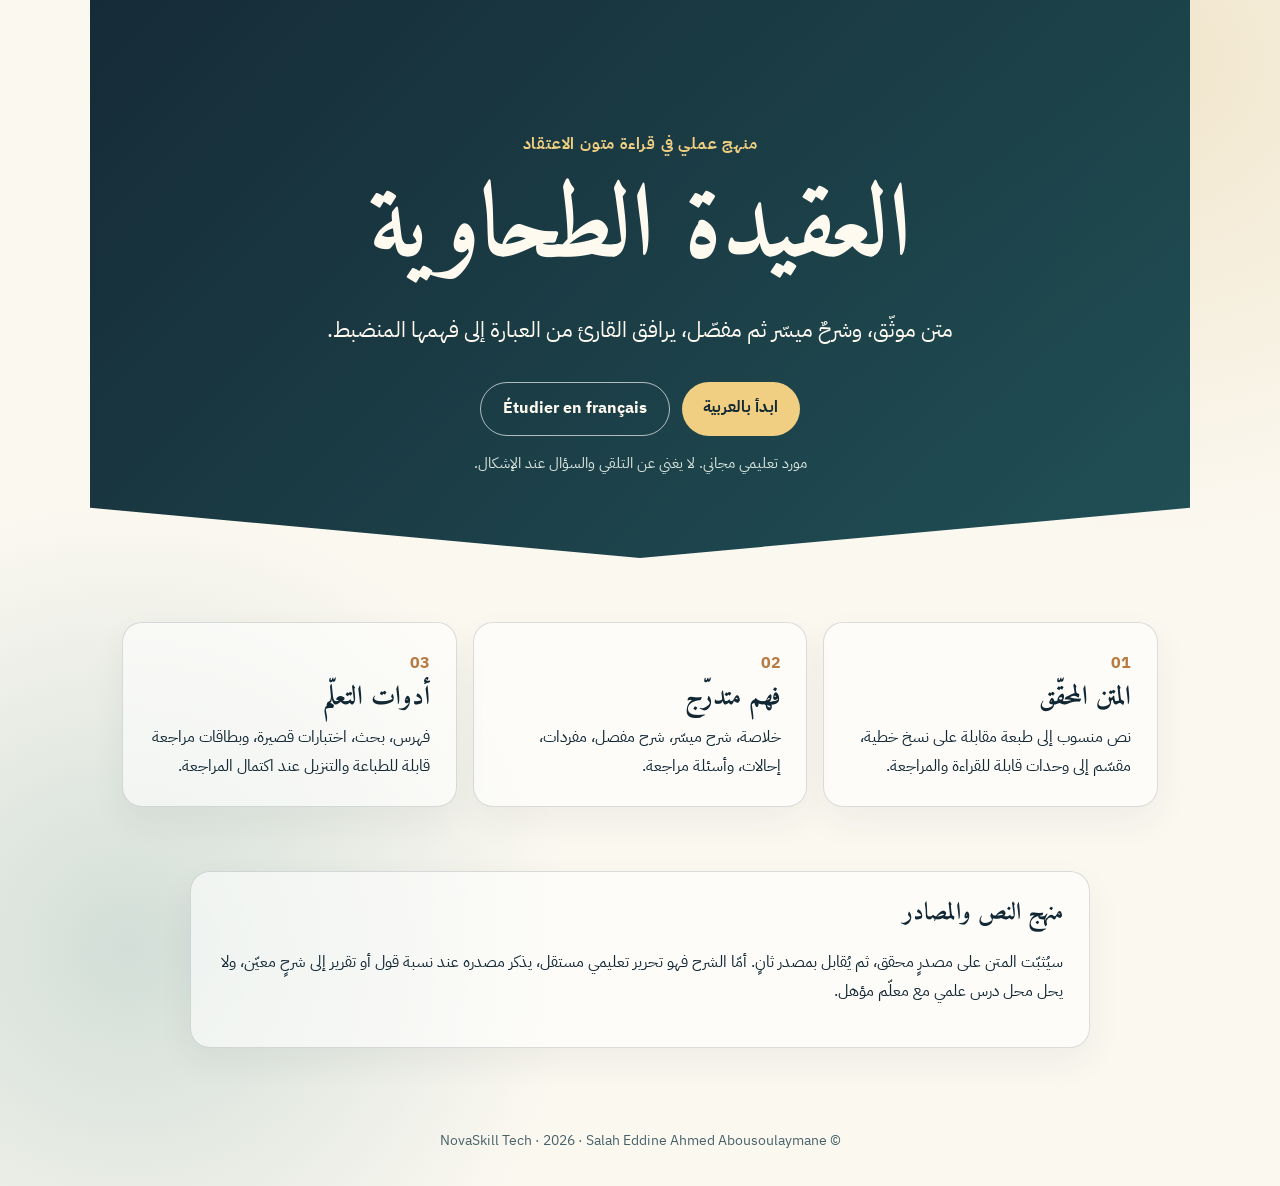
==== index.html @ 1b8fa47d "feat: initialize bilingual Tahawiyyah learning site" ====
<!doctype html>
<html lang="ar" dir="rtl">
  <head>
    <meta charset="utf-8">
    <meta name="viewport" content="width=device-width, initial-scale=1">
    <meta name="description" content="العقيدة الطحاوية: متن موثق، شرح عربي ميسّر ومفصل، مع نسخة فرنسية مستقلة وبطاقات واختبارات.">
    <title>العقيدة الطحاوية | قراءة وشرح</title>
    <link rel="stylesheet" href="assets/site.css">
  </head>
  <body class="landing" data-page="landing">
    <main>
      <section class="hero" aria-labelledby="site-title">
        <p class="eyebrow">منهج عملي في قراءة متون الاعتقاد</p>
        <h1 id="site-title">العقيدة الطحاوية</h1>
        <p class="hero-lead">متن موثّق، وشرحٌ ميسّر ثم مفصّل، يرافق القارئ من العبارة إلى فهمها المنضبط.</p>
        <div class="hero-actions">
          <a class="button primary" href="ar/">ابدأ بالعربية</a>
          <a class="button secondary" href="fr/" lang="fr">Étudier en français</a>
        </div>
        <p class="note">مورد تعليمي مجاني. لا يغني عن التلقي والسؤال عند الإشكال.</p>
      </section>

      <section class="promise" aria-label="محتويات المشروع">
        <article><span>01</span><h2>المتن المحقّق</h2><p>نص منسوب إلى طبعة مقابلة على نسخ خطية، مقسّم إلى وحدات قابلة للقراءة والمراجعة.</p></article>
        <article><span>02</span><h2>فهم متدرّج</h2><p>خلاصة، شرح ميسّر، شرح مفصل، مفردات، إحالات، وأسئلة مراجعة.</p></article>
        <article><span>03</span><h2>أدوات التعلّم</h2><p>فهرس، بحث، اختبارات قصيرة، وبطاقات مراجعة قابلة للطباعة والتنزيل عند اكتمال المراجعة.</p></article>
      </section>

      <section class="source-note">
        <h2>منهج النص والمصادر</h2>
        <p>سيُثبّت المتن على مصدرٍ محقق، ثم يُقابل بمصدر ثانٍ. أمّا الشرح فهو تحرير تعليمي مستقل، يذكر مصدره عند نسبة قول أو تقرير إلى شرحٍ معيّن، ولا يحل محل درس علمي مع معلّم مؤهل.</p>
      </section>
    </main>
    <footer>© NovaSkill Tech · 2026 · Salah Eddine Ahmed Abousoulaymane</footer>
  </body>
</html>
---- assets/site.css ----
@import url('https://fonts.googleapis.com/css2?family=Amiri:wght@400;700&family=IBM+Plex+Sans+Arabic:wght@400;500;600;700&family=Playfair+Display:wght@600;700&display=swap');

:root { --ink:#112733; --ink-soft:#1d4652; --paper:#fbf8f0; --paper-deep:#efe7d6; --copper:#b77b43; --gold:#d7b76e; --mist:#e7f0ee; --line:rgba(17,39,51,.15); --serif:'Amiri',serif; --sans:'IBM Plex Sans Arabic',sans-serif; }
* { box-sizing:border-box; }
html { scroll-behavior:smooth; }
body { margin:0; color:var(--ink); background:var(--paper); font-family:var(--sans); line-height:1.8; }
a { color:inherit; }
.landing { min-height:100svh; background:radial-gradient(circle at 90% 5%,rgba(215,183,110,.28),transparent 30rem), radial-gradient(circle at 10% 80%,rgba(47,118,119,.2),transparent 28rem),var(--paper); }
.hero { min-height:62svh; max-width:1100px; margin:auto; padding:clamp(4rem,10vw,8rem) 2rem 4rem; text-align:center; display:grid; place-content:center; background:linear-gradient(135deg,rgba(17,39,51,.98),rgba(19,69,76,.94)); color:#fffaf0; clip-path:polygon(0 0,100% 0,100% 91%,50% 100%,0 91%); }
.eyebrow { margin:0; color:#f0cf81; font-weight:700; letter-spacing:.05em; }
h1,h2,h3 { font-family:var(--serif); line-height:1.25; }
h1 { margin:.4rem 0 1rem; font-size:clamp(3rem,8vw,6.5rem); }
.hero-lead { max-width:650px; margin:0 auto; font-size:clamp(1.1rem,2vw,1.4rem); }
.hero-actions { display:flex; flex-wrap:wrap; justify-content:center; gap:.75rem; margin-top:2rem; }
.button { border-radius:999px; padding:.72rem 1.35rem; text-decoration:none; font-weight:700; transition:transform .18s ease, background .18s ease; }
.button:hover { transform:translateY(-2px); }
.primary { background:#f1cf82; color:#102934; }
.secondary { border:1px solid rgba(255,255,255,.65); }
.note { font-size:.92rem; color:#dbe6df; }
.promise { max-width:1100px; padding:4rem 2rem; margin:auto; display:grid; grid-template-columns:repeat(3,1fr); gap:1rem; }
.promise article,.source-note { border:1px solid var(--line); background:rgba(255,255,255,.6); border-radius:1.25rem; padding:1.6rem; box-shadow:0 14px 35px rgba(30,51,51,.06); }
.promise span { color:var(--copper); font-weight:700; }
.promise h2 { margin:.2rem 0 .6rem; font-size:1.65rem; }
.promise p { margin:0; }
.source-note { max-width:900px; margin:0 auto 3rem; }
.source-note h2 { margin-top:0; }
footer { text-align:center; padding:2rem; color:#47616a; font-size:.9rem; }

.study-page { background:#f4f1e9; }
.site-header { position:sticky; top:0; z-index:10; display:flex; justify-content:space-between; align-items:center; gap:1rem; padding:.8rem max(1rem,calc((100% - 1180px)/2)); background:rgba(251,248,240,.93); backdrop-filter:blur(12px); border-bottom:1px solid var(--line); }
.site-brand { font-family:var(--serif); font-size:1.45rem; font-weight:700; text-decoration:none; }
.site-nav { display:flex; gap:1rem; align-items:center; font-size:.95rem; }
.site-nav a { text-decoration:none; }
.locale-link { padding:.28rem .7rem; border:1px solid var(--line); border-radius:999px; }
.study-hero { padding:4rem 1.5rem 3rem; color:#fff; background:linear-gradient(120deg,#102a35,#23636a); }
.study-hero-inner,.study-grid { max-width:1180px; margin:auto; }
.study-hero h1 { font-size:clamp(2.8rem,7vw,5rem); margin:.25rem 0; }
.study-hero p { max-width:750px; margin:0; color:#e8f1e9; }
.study-grid { display:grid; grid-template-columns:260px minmax(0,1fr); gap:2rem; padding:2rem 1.5rem 4rem; }
.toc { align-self:start; position:sticky; top:4.5rem; padding:1rem; border-radius:1rem; background:#fffdf8; border:1px solid var(--line); }
.toc h2 { margin:0 0 .75rem; font-size:1.4rem; }
.toc a { display:block; padding:.45rem 0; text-decoration:none; border-bottom:1px solid var(--line); font-size:.93rem; }
.toc a:last-child { border:0; }
.content-controls { display:flex; gap:.75rem; align-items:center; justify-content:space-between; margin-bottom:1rem; }
.search { width:min(100%,360px); font:inherit; padding:.65rem .8rem; border:1px solid var(--line); border-radius:.7rem; background:white; }
.progress { color:#587077; font-size:.88rem; }
.lesson { position:relative; scroll-margin-top:5rem; margin-bottom:1.25rem; padding:clamp(1.25rem,3vw,2rem); background:#fffdf8; border:1px solid var(--line); border-radius:1.25rem; overflow:hidden; }
.lesson::before { content:''; width:4px; position:absolute; inset:0 auto 0 0; background:var(--copper); }
[dir="rtl"] .lesson::before { inset:0 0 0 auto; }
.lesson-number { margin:0; color:var(--copper); font-size:.83rem; font-weight:700; }
.lesson h2 { margin:.2rem 0 .6rem; font-size:clamp(1.55rem,3vw,2.2rem); }
.matn { margin:1rem 0 1.25rem; padding:1.1rem 1.2rem; border-radius:.75rem; background:var(--mist); font:700 clamp(1.25rem,2.4vw,1.75rem)/2 var(--serif); }
.copy { border:1px solid var(--line); border-radius:.6rem; color:var(--ink-soft); background:#fff; font:inherit; padding:.38rem .7rem; cursor:pointer; }
.copy:focus-visible,.search:focus-visible,.quiz-option:focus-visible { outline:3px solid var(--gold); outline-offset:2px; }
.lesson-details { display:grid; grid-template-columns:1fr 1fr; gap:1rem; }
.panel { padding:1rem; border-radius:.75rem; background:#faf7ee; }
.panel h3 { margin:0 0 .3rem; color:#1d5057; font-size:1.2rem; }
.panel p,.panel ul { margin:.3rem 0; }
.vocabulary { display:flex; flex-wrap:wrap; gap:.5rem; }
.term { padding:.32rem .6rem; border:1px solid var(--line); border-radius:999px; background:#fff; font-size:.9rem; }
.references { font-size:.88rem; color:#4b626b; }
.quiz { margin-top:2rem; padding:1.5rem; border-radius:1rem; background:#173e47; color:#fff; }
.quiz h2 { margin-top:0; }
.quiz-options { display:grid; gap:.5rem; }
.quiz-option { text-align:right; font:inherit; color:#fff; padding:.7rem; border:1px solid rgba(255,255,255,.38); border-radius:.6rem; background:transparent; cursor:pointer; }
.quiz-option[data-state="correct"] { background:#356d58; }
.quiz-option[data-state="wrong"] { background:#8e4b43; }
.quiz-feedback { min-height:1.6rem; margin-bottom:0; color:#f4dda2; }
@media(max-width:760px) { .promise{grid-template-columns:1fr;} .study-grid{grid-template-columns:1fr;} .toc{position:static;} .site-nav a:not(.locale-link){display:none;} .lesson-details{grid-template-columns:1fr;} }
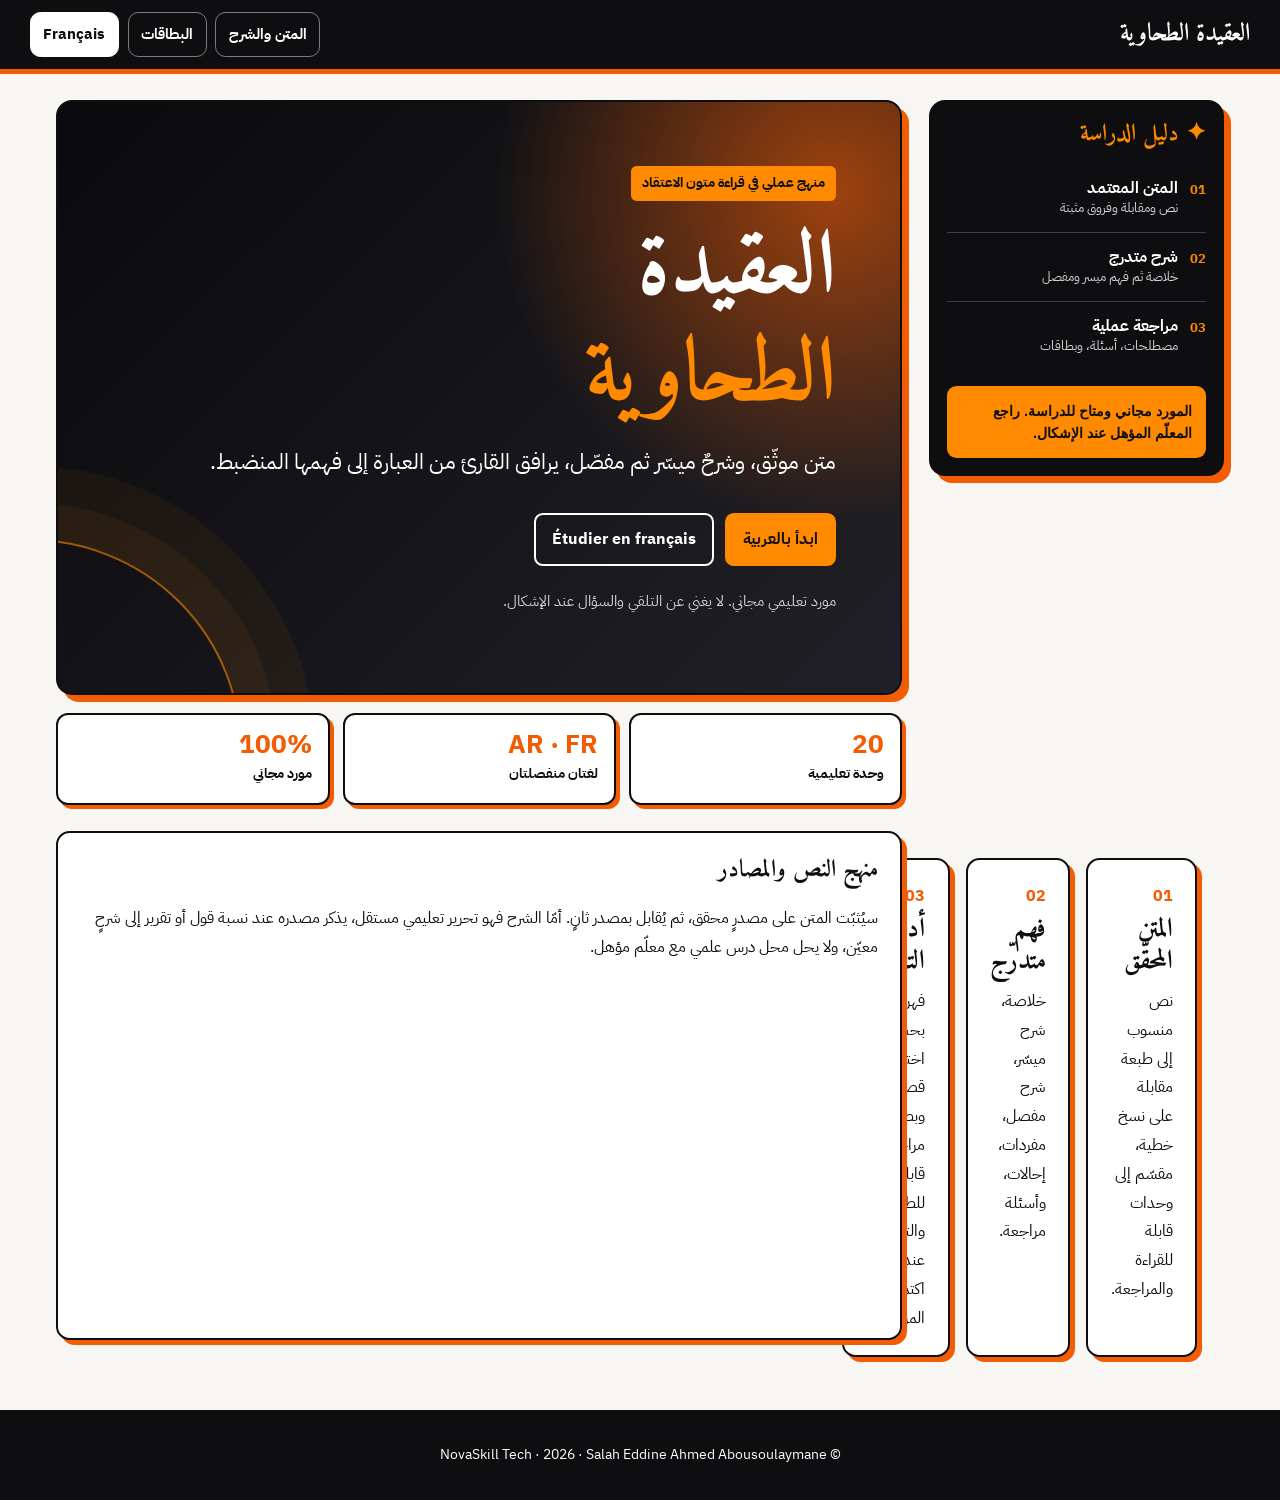
==== commit f9e211dc: "design: reframe Tahawiyyah site in black orange white" ====
--- a/index.html
+++ b/index.html
@@ -8,18 +8,19 @@
     <link rel="stylesheet" href="assets/site.css">
   </head>
   <body class="landing" data-page="landing">
-    <main>
-      <section class="hero" aria-labelledby="site-title">
+    <header class="site-header landing-header"><a class="site-brand" href="./">العقيدة الطحاوية</a><nav class="site-nav"><a href="ar/">المتن والشرح</a><a href="ar/#cards">البطاقات</a><a class="locale-link" lang="fr" href="fr/">Français</a></nav></header>
+    <main class="landing-shell">
+      <aside class="landing-rail" aria-label="دليل الموقع"><h2>دليل الدراسة</h2><div class="rail-item"><span class="rail-number">01</span><div><strong>المتن المعتمد</strong><small>نص ومقابلة وفروق مثبتة</small></div></div><div class="rail-item"><span class="rail-number">02</span><div><strong>شرح متدرج</strong><small>خلاصة ثم فهم ميسر ومفصل</small></div></div><div class="rail-item"><span class="rail-number">03</span><div><strong>مراجعة عملية</strong><small>مصطلحات، أسئلة، وبطاقات</small></div></div><p class="rail-note">المورد مجاني ومتاح للدراسة. راجع المعلّم المؤهل عند الإشكال.</p></aside>
+      <div class="landing-main"><section class="hero" aria-labelledby="site-title">
         <p class="eyebrow">منهج عملي في قراءة متون الاعتقاد</p>
-        <h1 id="site-title">العقيدة الطحاوية</h1>
+        <h1 id="site-title">العقيدة <em>الطحاوية</em></h1>
         <p class="hero-lead">متن موثّق، وشرحٌ ميسّر ثم مفصّل، يرافق القارئ من العبارة إلى فهمها المنضبط.</p>
         <div class="hero-actions">
           <a class="button primary" href="ar/">ابدأ بالعربية</a>
           <a class="button secondary" href="fr/" lang="fr">Étudier en français</a>
         </div>
         <p class="note">مورد تعليمي مجاني. لا يغني عن التلقي والسؤال عند الإشكال.</p>
-      </section>
-
+      </section><section class="landing-stats" aria-label="حالة المحتوى"><div class="landing-stat"><strong>20</strong><span>وحدة تعليمية</span></div><div class="landing-stat"><strong>AR · FR</strong><span>لغتان منفصلتان</span></div><div class="landing-stat"><strong>100%</strong><span>مورد مجاني</span></div></section></div>
       <section class="promise" aria-label="محتويات المشروع">
         <article><span>01</span><h2>المتن المحقّق</h2><p>نص منسوب إلى طبعة مقابلة على نسخ خطية، مقسّم إلى وحدات قابلة للقراءة والمراجعة.</p></article>
         <article><span>02</span><h2>فهم متدرّج</h2><p>خلاصة، شرح ميسّر، شرح مفصل، مفردات، إحالات، وأسئلة مراجعة.</p></article>
--- a/assets/site.css
+++ b/assets/site.css
@@ -1,69 +1,10 @@
 @import url('https://fonts.googleapis.com/css2?family=Amiri:wght@400;700&family=IBM+Plex+Sans+Arabic:wght@400;500;600;700&family=Playfair+Display:wght@600;700&display=swap');
 
-:root { --ink:#112733; --ink-soft:#1d4652; --paper:#fbf8f0; --paper-deep:#efe7d6; --copper:#b77b43; --gold:#d7b76e; --mist:#e7f0ee; --line:rgba(17,39,51,.15); --serif:'Amiri',serif; --sans:'IBM Plex Sans Arabic',sans-serif; }
-* { box-sizing:border-box; }
-html { scroll-behavior:smooth; }
-body { margin:0; color:var(--ink); background:var(--paper); font-family:var(--sans); line-height:1.8; }
-a { color:inherit; }
-.landing { min-height:100svh; background:radial-gradient(circle at 90% 5%,rgba(215,183,110,.28),transparent 30rem), radial-gradient(circle at 10% 80%,rgba(47,118,119,.2),transparent 28rem),var(--paper); }
-.hero { min-height:62svh; max-width:1100px; margin:auto; padding:clamp(4rem,10vw,8rem) 2rem 4rem; text-align:center; display:grid; place-content:center; background:linear-gradient(135deg,rgba(17,39,51,.98),rgba(19,69,76,.94)); color:#fffaf0; clip-path:polygon(0 0,100% 0,100% 91%,50% 100%,0 91%); }
-.eyebrow { margin:0; color:#f0cf81; font-weight:700; letter-spacing:.05em; }
-h1,h2,h3 { font-family:var(--serif); line-height:1.25; }
-h1 { margin:.4rem 0 1rem; font-size:clamp(3rem,8vw,6.5rem); }
-.hero-lead { max-width:650px; margin:0 auto; font-size:clamp(1.1rem,2vw,1.4rem); }
-.hero-actions { display:flex; flex-wrap:wrap; justify-content:center; gap:.75rem; margin-top:2rem; }
-.button { border-radius:999px; padding:.72rem 1.35rem; text-decoration:none; font-weight:700; transition:transform .18s ease, background .18s ease; }
-.button:hover { transform:translateY(-2px); }
-.primary { background:#f1cf82; color:#102934; }
-.secondary { border:1px solid rgba(255,255,255,.65); }
-.note { font-size:.92rem; color:#dbe6df; }
-.promise { max-width:1100px; padding:4rem 2rem; margin:auto; display:grid; grid-template-columns:repeat(3,1fr); gap:1rem; }
-.promise article,.source-note { border:1px solid var(--line); background:rgba(255,255,255,.6); border-radius:1.25rem; padding:1.6rem; box-shadow:0 14px 35px rgba(30,51,51,.06); }
-.promise span { color:var(--copper); font-weight:700; }
-.promise h2 { margin:.2rem 0 .6rem; font-size:1.65rem; }
-.promise p { margin:0; }
-.source-note { max-width:900px; margin:0 auto 3rem; }
-.source-note h2 { margin-top:0; }
-footer { text-align:center; padding:2rem; color:#47616a; font-size:.9rem; }
-
-.study-page { background:#f4f1e9; }
-.site-header { position:sticky; top:0; z-index:10; display:flex; justify-content:space-between; align-items:center; gap:1rem; padding:.8rem max(1rem,calc((100% - 1180px)/2)); background:rgba(251,248,240,.93); backdrop-filter:blur(12px); border-bottom:1px solid var(--line); }
-.site-brand { font-family:var(--serif); font-size:1.45rem; font-weight:700; text-decoration:none; }
-.site-nav { display:flex; gap:1rem; align-items:center; font-size:.95rem; }
-.site-nav a { text-decoration:none; }
-.locale-link { padding:.28rem .7rem; border:1px solid var(--line); border-radius:999px; }
-.study-hero { padding:4rem 1.5rem 3rem; color:#fff; background:linear-gradient(120deg,#102a35,#23636a); }
-.study-hero-inner,.study-grid { max-width:1180px; margin:auto; }
-.study-hero h1 { font-size:clamp(2.8rem,7vw,5rem); margin:.25rem 0; }
-.study-hero p { max-width:750px; margin:0; color:#e8f1e9; }
-.study-grid { display:grid; grid-template-columns:260px minmax(0,1fr); gap:2rem; padding:2rem 1.5rem 4rem; }
-.toc { align-self:start; position:sticky; top:4.5rem; padding:1rem; border-radius:1rem; background:#fffdf8; border:1px solid var(--line); }
-.toc h2 { margin:0 0 .75rem; font-size:1.4rem; }
-.toc a { display:block; padding:.45rem 0; text-decoration:none; border-bottom:1px solid var(--line); font-size:.93rem; }
-.toc a:last-child { border:0; }
-.content-controls { display:flex; gap:.75rem; align-items:center; justify-content:space-between; margin-bottom:1rem; }
-.search { width:min(100%,360px); font:inherit; padding:.65rem .8rem; border:1px solid var(--line); border-radius:.7rem; background:white; }
-.progress { color:#587077; font-size:.88rem; }
-.lesson { position:relative; scroll-margin-top:5rem; margin-bottom:1.25rem; padding:clamp(1.25rem,3vw,2rem); background:#fffdf8; border:1px solid var(--line); border-radius:1.25rem; overflow:hidden; }
-.lesson::before { content:''; width:4px; position:absolute; inset:0 auto 0 0; background:var(--copper); }
-[dir="rtl"] .lesson::before { inset:0 0 0 auto; }
-.lesson-number { margin:0; color:var(--copper); font-size:.83rem; font-weight:700; }
-.lesson h2 { margin:.2rem 0 .6rem; font-size:clamp(1.55rem,3vw,2.2rem); }
-.matn { margin:1rem 0 1.25rem; padding:1.1rem 1.2rem; border-radius:.75rem; background:var(--mist); font:700 clamp(1.25rem,2.4vw,1.75rem)/2 var(--serif); }
-.copy { border:1px solid var(--line); border-radius:.6rem; color:var(--ink-soft); background:#fff; font:inherit; padding:.38rem .7rem; cursor:pointer; }
-.copy:focus-visible,.search:focus-visible,.quiz-option:focus-visible { outline:3px solid var(--gold); outline-offset:2px; }
-.lesson-details { display:grid; grid-template-columns:1fr 1fr; gap:1rem; }
-.panel { padding:1rem; border-radius:.75rem; background:#faf7ee; }
-.panel h3 { margin:0 0 .3rem; color:#1d5057; font-size:1.2rem; }
-.panel p,.panel ul { margin:.3rem 0; }
-.vocabulary { display:flex; flex-wrap:wrap; gap:.5rem; }
-.term { padding:.32rem .6rem; border:1px solid var(--line); border-radius:999px; background:#fff; font-size:.9rem; }
-.references { font-size:.88rem; color:#4b626b; }
-.quiz { margin-top:2rem; padding:1.5rem; border-radius:1rem; background:#173e47; color:#fff; }
-.quiz h2 { margin-top:0; }
-.quiz-options { display:grid; gap:.5rem; }
-.quiz-option { text-align:right; font:inherit; color:#fff; padding:.7rem; border:1px solid rgba(255,255,255,.38); border-radius:.6rem; background:transparent; cursor:pointer; }
-.quiz-option[data-state="correct"] { background:#356d58; }
-.quiz-option[data-state="wrong"] { background:#8e4b43; }
-.quiz-feedback { min-height:1.6rem; margin-bottom:0; color:#f4dda2; }
-@media(max-width:760px) { .promise{grid-template-columns:1fr;} .study-grid{grid-template-columns:1fr;} .toc{position:static;} .site-nav a:not(.locale-link){display:none;} .lesson-details{grid-template-columns:1fr;} }
+:root { --ink:#0e0e10; --ink-soft:#222226; --ink-muted:#55535a; --orange:#f25c05; --orange-bright:#ff8a00; --orange-pale:#fff0e5; --white:#fff; --off-white:#f7f6f3; --line:#dedbd5; --serif:'Amiri',serif; --sans:'IBM Plex Sans Arabic',sans-serif; }
+* { box-sizing:border-box; } html { scroll-behavior:smooth; } body { margin:0; color:var(--ink); background:var(--off-white); font-family:var(--sans); font-size:16px; line-height:1.8; } a { color:inherit; } h1,h2,h3 { font-family:var(--serif); line-height:1.2; }
+.site-header { position:sticky; top:0; z-index:10; display:flex; justify-content:space-between; align-items:center; gap:1rem; min-height:4.6rem; padding:.65rem max(1rem,calc((100% - 1220px)/2)); color:var(--white); background:var(--ink); border-bottom:5px solid var(--orange); }.site-brand { color:var(--white); font-family:var(--serif); font-size:1.55rem; font-weight:700; text-decoration:none; white-space:nowrap; }.site-nav { display:flex; gap:.55rem; align-items:center; font-size:.94rem; font-weight:700; }.site-nav a { padding:.48rem .78rem; border:1px solid rgba(255,255,255,.46); border-radius:.65rem; text-decoration:none; transition:background .18s ease,color .18s ease; }.site-nav a:hover { color:var(--ink); background:var(--orange-bright); border-color:var(--orange-bright); }.locale-link { color:var(--ink); background:var(--white); border-color:var(--white)!important; }
+.landing { min-height:100svh; background:var(--off-white); }.landing-header { position:relative; }.landing-shell { max-width:1220px; margin:0 auto; padding:1.65rem; display:grid; grid-template-columns:295px minmax(0,1fr); gap:1.65rem; }.landing-rail { align-self:start; padding:1rem; color:var(--white); background:var(--ink); border:2px solid var(--ink); border-radius:1rem; box-shadow:7px 7px 0 var(--orange); }.landing-rail h2 { margin:.1rem 0 1rem; color:var(--orange-bright); font-size:1.48rem; }.landing-rail h2::before { content:'✦ '; }.rail-item { display:flex; gap:.7rem; align-items:flex-start; padding:.85rem 0; border-top:1px solid rgba(255,255,255,.2); }.rail-item:first-of-type { border-top:0; }.rail-number { flex:0 0 auto; color:var(--orange-bright); font-size:.82rem; font-weight:700; }.rail-item strong { display:block; font-size:1rem; line-height:1.35; }.rail-item small { display:block; color:#d6d5d6; line-height:1.45; }.rail-note { margin:1rem 0 0; padding:.85rem; color:var(--ink); background:var(--orange-bright); border-radius:.6rem; font-size:.9rem; font-weight:600; line-height:1.55; }.landing-main { min-width:0; }
+.hero { position:relative; min-height:500px; overflow:hidden; padding:clamp(2rem,5vw,4.2rem); color:var(--white); background:radial-gradient(circle at 92% 15%,rgba(242,92,5,.62),transparent 21rem),linear-gradient(135deg,#0a0a0c,#202026); border:2px solid var(--ink); border-radius:1rem; box-shadow:7px 7px 0 var(--orange); }.hero::after { content:''; position:absolute; width:420px; height:420px; left:-240px; bottom:-270px; border:2px solid rgba(255,138,0,.6); border-radius:50%; box-shadow:0 0 0 36px rgba(255,138,0,.06),0 0 0 73px rgba(255,138,0,.05); pointer-events:none; }.hero > * { position:relative; z-index:1; }.eyebrow { width:max-content; max-width:100%; margin:0; padding:.28rem .7rem; color:var(--ink); background:var(--orange-bright); border-radius:.35rem; font-size:.9rem; font-weight:700; } h1 { max-width:700px; margin:1rem 0 .7rem; font-size:clamp(3rem,7vw,6.2rem); }.hero h1 em { display:block; color:var(--orange-bright); font-style:normal; }.hero-lead { max-width:680px; margin:0; font-size:clamp(1.08rem,2vw,1.38rem); line-height:1.7; }.hero-actions { display:flex; flex-wrap:wrap; gap:.7rem; margin-top:2rem; }.button { display:inline-flex; align-items:center; justify-content:center; min-height:3.1rem; padding:.65rem 1rem; border:2px solid var(--white); border-radius:.55rem; font-weight:700; text-decoration:none; transition:transform .18s ease,background .18s ease; }.button:hover { transform:translateY(-2px); }.primary { color:var(--ink); background:var(--orange-bright); border-color:var(--orange-bright); }.secondary { color:var(--white); background:transparent; }.note { margin-top:1.35rem; color:#d1d0d2; font-size:.92rem; }.landing-stats { display:grid; grid-template-columns:repeat(3,1fr); gap:.8rem; margin-top:1.1rem; }.landing-stat { padding:1rem; background:var(--white); border:2px solid var(--ink); border-radius:.75rem; box-shadow:4px 4px 0 var(--orange); }.landing-stat strong { display:block; color:var(--orange); font-size:1.65rem; line-height:1; }.landing-stat span { display:block; margin-top:.25rem; font-size:.9rem; font-weight:700; }.promise { max-width:1220px; padding:1.65rem; margin:0 auto; display:grid; grid-template-columns:repeat(3,1fr); gap:1rem; }.promise article,.source-note { padding:1.4rem; background:var(--white); border:2px solid var(--ink); border-radius:.85rem; box-shadow:5px 5px 0 var(--orange); }.promise span { color:var(--orange); font-weight:700; }.promise h2 { margin:.2rem 0 .6rem; font-size:1.65rem; }.promise p { margin:0; }.source-note { max-width:1185px; margin:0 auto 2.7rem; }.source-note h2 { margin-top:0; } footer { padding:2rem; color:var(--white); background:var(--ink); text-align:center; font-size:.9rem; }
+.study-page { background:var(--off-white); }.study-hero { padding:3rem 1.5rem 2.75rem; color:var(--white); background:linear-gradient(120deg,#0b0b0d,#242429); border-bottom:5px solid var(--orange); }.study-hero-inner,.study-grid,.study-tools { max-width:1220px; margin:auto; }.study-hero h1 { margin:.9rem 0 .3rem; font-size:clamp(2.6rem,6vw,4.6rem); }.study-hero h1::first-letter { color:var(--orange-bright); }.study-hero p:not(.eyebrow) { max-width:760px; margin:.25rem 0 0; color:#e1dfe1; }.study-grid { display:grid; grid-template-columns:280px minmax(0,1fr); gap:1.65rem; padding:1.7rem 1.5rem 2rem; }.toc { align-self:start; position:sticky; top:5.5rem; overflow:hidden; border:2px solid var(--ink); border-radius:.9rem; background:var(--white); box-shadow:5px 5px 0 var(--orange); }.toc h2 { margin:0; padding:1rem; color:var(--white); background:var(--ink); font-size:1.45rem; }.toc a { display:block; padding:.65rem 1rem; border-bottom:1px solid var(--line); text-decoration:none; font-size:.91rem; font-weight:600; line-height:1.35; }.toc a:hover { color:var(--orange); background:var(--orange-pale); }.toc a:last-child { border-bottom:0; }.content-controls { display:flex; gap:.75rem; align-items:center; justify-content:space-between; margin-bottom:1rem; }.search { width:min(100%,370px); min-height:2.8rem; padding:.55rem .8rem; border:2px solid var(--ink); border-radius:.55rem; background:var(--white); color:var(--ink); font:inherit; }.progress { color:var(--ink-muted); font-size:.9rem; font-weight:600; }.lesson { position:relative; scroll-margin-top:6rem; margin-bottom:1.1rem; padding:clamp(1.25rem,3vw,2rem); overflow:hidden; background:var(--white); border:2px solid var(--ink); border-radius:.85rem; box-shadow:5px 5px 0 rgba(242,92,5,.9); }.lesson::before { content:''; width:8px; position:absolute; inset:0 auto 0 0; background:var(--orange); }[dir="rtl"] .lesson::before { inset:0 0 0 auto; }.lesson-number { margin:0; color:var(--orange); font-size:.86rem; font-weight:700; }.lesson h2 { margin:.25rem 0 .8rem; font-size:clamp(1.65rem,3vw,2.25rem); }.matn { margin:1rem 0 .8rem; padding:1.1rem 1.2rem; color:var(--ink); background:var(--orange-pale); border-right:5px solid var(--orange); font:700 clamp(1.27rem,2.4vw,1.8rem)/2.05 var(--serif); }[dir="ltr"] .matn { border-right:0; border-left:5px solid var(--orange); }.copy { min-height:2.45rem; padding:.38rem .7rem; color:var(--white); background:var(--ink); border:1px solid var(--ink); border-radius:.42rem; font:inherit; font-weight:700; cursor:pointer; }.copy:hover { background:var(--orange); border-color:var(--orange); }.copy:focus-visible,.search:focus-visible,.quiz-option:focus-visible,.card-actions button:focus-visible { outline:3px solid var(--orange-bright); outline-offset:2px; }.lesson-details { display:grid; grid-template-columns:1fr 1fr; gap:.85rem; margin-top:1rem; }.panel { padding:1rem; border:1px solid var(--line); border-radius:.55rem; background:#fff; }.panel h3 { margin:0 0 .35rem; color:var(--ink); font-size:1.25rem; }.panel p,.panel ul { margin:.3rem 0; }.vocabulary { display:flex; flex-wrap:wrap; gap:.45rem; }.term { padding:.32rem .55rem; color:var(--ink); background:var(--orange-pale); border:1px solid #ffbe8e; border-radius:.3rem; font-size:.9rem; }.references { padding-top:.8rem; color:var(--ink-muted); font-size:.88rem; }.quiz { margin-top:1.8rem; padding:1.5rem; color:var(--white); background:var(--ink); border:2px solid var(--ink); border-radius:.85rem; box-shadow:5px 5px 0 var(--orange); }.quiz h2 { margin-top:0; color:var(--orange-bright); }.quiz-options { display:grid; gap:.5rem; }.quiz-option { min-height:2.85rem; padding:.7rem; color:var(--white); background:#26262b; border:1px solid rgba(255,255,255,.4); border-radius:.42rem; text-align:right; font:inherit; cursor:pointer; }.quiz-option:hover { border-color:var(--orange-bright); }.quiz-option[data-state="correct"] { background:#33754e; }.quiz-option[data-state="wrong"] { background:#9c332c; }.quiz-feedback { min-height:1.6rem; margin-bottom:0; color:var(--orange-bright); font-weight:700; }
+.study-tools { padding:0 1.5rem 2.4rem; }.study-tools > h2 { margin:2rem 0 .35rem; font-size:2.1rem; }.tools-intro { margin:0 0 1rem; color:var(--ink-muted); }.cards-grid { display:grid; grid-template-columns:repeat(3,minmax(0,1fr)); gap:1rem; }.recall-card { min-height:280px; display:flex; flex-direction:column; padding:1.2rem; color:var(--white); background:var(--ink); border:2px solid var(--ink); border-radius:.75rem; box-shadow:5px 5px 0 var(--orange); }.recall-card:nth-child(3n+2) { background:#202025; }.recall-card:nth-child(3n) { background:#352116; }.recall-card > p { margin:0; color:var(--orange-bright); font-size:.83rem; font-weight:700; }.recall-card h3 { margin:.25rem 0 .7rem; font-size:1.52rem; }.card-summary { flex:1; line-height:1.65; }.card-terms { display:flex; flex-wrap:wrap; gap:.35rem; margin-top:1rem; }.card-terms .term { border:0; background:var(--white); font-size:.78rem; }.card-actions { display:flex; gap:.5rem; margin-top:1rem; }.card-actions button { min-height:2.3rem; padding:.35rem .6rem; color:var(--ink); background:var(--orange-bright); border:1px solid var(--orange-bright); border-radius:.35rem; font:inherit; font-size:.84rem; font-weight:700; cursor:pointer; }.card-actions button:hover { background:var(--white); border-color:var(--white); }.glossary-grid { display:grid; grid-template-columns:repeat(3,minmax(0,1fr)); gap:.75rem; }.glossary-grid article { padding:1rem; background:var(--white); border:2px solid var(--ink); border-radius:.6rem; }.glossary-grid h3 { margin:0; color:var(--orange); font-size:1.2rem; }.glossary-grid p { margin:.3rem 0 0; color:var(--ink-muted); }html[dir="ltr"] .quiz-option { text-align:left; }
+@media(max-width:850px) { .landing-shell,.study-grid { grid-template-columns:1fr; }.landing-rail,.toc { position:static; }.landing-rail { order:2; }.landing-stats,.promise,.cards-grid,.glossary-grid { grid-template-columns:1fr; } } @media(max-width:700px) { .site-header { min-height:4rem; }.site-brand { font-size:1.3rem; }.site-nav a:not(.locale-link) { display:none; }.landing-shell { padding:1rem; }.hero { min-height:0; padding:2rem 1.3rem; }.promise { padding:1rem; }.study-grid { padding:1rem; }.study-hero { padding:2rem 1rem; }.lesson-details { grid-template-columns:1fr; }.content-controls { align-items:stretch; flex-direction:column; }.search { width:100%; }.study-tools { padding:0 1rem 1.8rem; } }
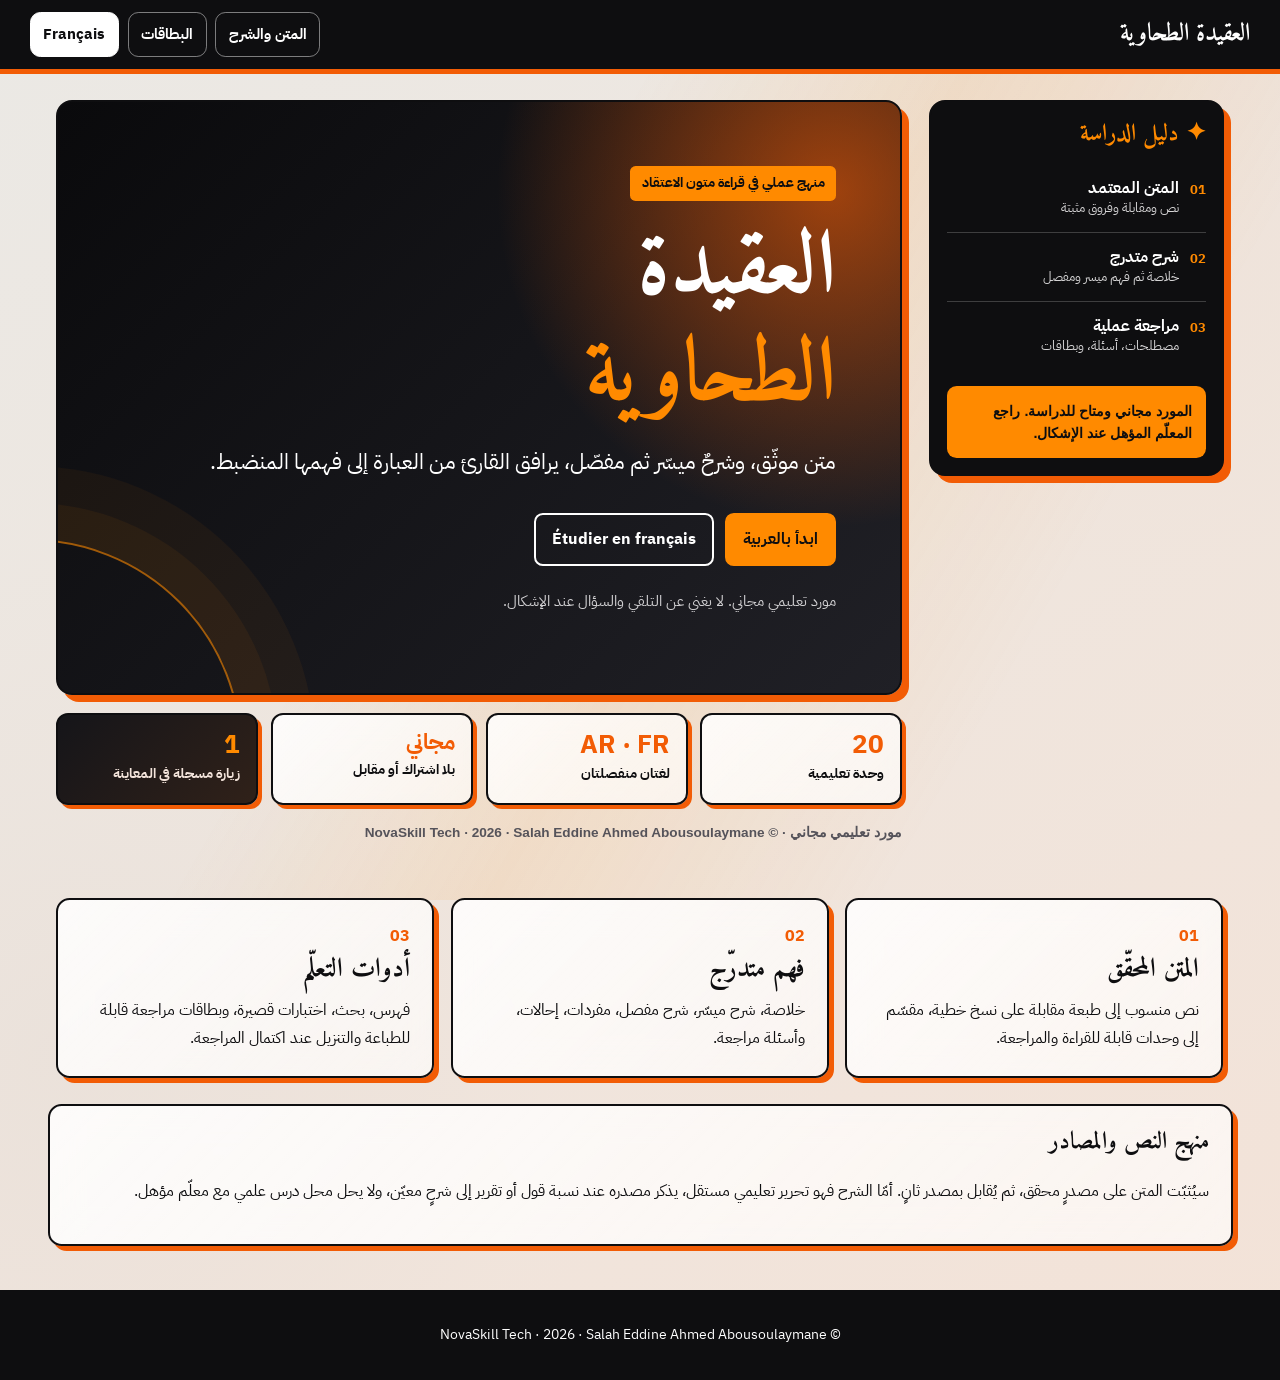
==== commit 66e70918: "feat: add 3d landing interactions and visit counter" ====
--- a/index.html
+++ b/index.html
@@ -9,9 +9,10 @@
   </head>
   <body class="landing" data-page="landing">
     <header class="site-header landing-header"><a class="site-brand" href="./">العقيدة الطحاوية</a><nav class="site-nav"><a href="ar/">المتن والشرح</a><a href="ar/#cards">البطاقات</a><a class="locale-link" lang="fr" href="fr/">Français</a></nav></header>
-    <main class="landing-shell">
-      <aside class="landing-rail" aria-label="دليل الموقع"><h2>دليل الدراسة</h2><div class="rail-item"><span class="rail-number">01</span><div><strong>المتن المعتمد</strong><small>نص ومقابلة وفروق مثبتة</small></div></div><div class="rail-item"><span class="rail-number">02</span><div><strong>شرح متدرج</strong><small>خلاصة ثم فهم ميسر ومفصل</small></div></div><div class="rail-item"><span class="rail-number">03</span><div><strong>مراجعة عملية</strong><small>مصطلحات، أسئلة، وبطاقات</small></div></div><p class="rail-note">المورد مجاني ومتاح للدراسة. راجع المعلّم المؤهل عند الإشكال.</p></aside>
-      <div class="landing-main"><section class="hero" aria-labelledby="site-title">
+    <main>
+      <div class="landing-shell">
+      <aside class="landing-rail" data-tilt aria-label="دليل الموقع"><h2>دليل الدراسة</h2><div class="rail-item"><span class="rail-number">01</span><div><strong>المتن المعتمد</strong><small>نص ومقابلة وفروق مثبتة</small></div></div><div class="rail-item"><span class="rail-number">02</span><div><strong>شرح متدرج</strong><small>خلاصة ثم فهم ميسر ومفصل</small></div></div><div class="rail-item"><span class="rail-number">03</span><div><strong>مراجعة عملية</strong><small>مصطلحات، أسئلة، وبطاقات</small></div></div><p class="rail-note">المورد مجاني ومتاح للدراسة. راجع المعلّم المؤهل عند الإشكال.</p></aside>
+      <div class="landing-main"><section class="hero" data-tilt aria-labelledby="site-title">
         <p class="eyebrow">منهج عملي في قراءة متون الاعتقاد</p>
         <h1 id="site-title">العقيدة <em>الطحاوية</em></h1>
         <p class="hero-lead">متن موثّق، وشرحٌ ميسّر ثم مفصّل، يرافق القارئ من العبارة إلى فهمها المنضبط.</p>
@@ -20,18 +21,21 @@
           <a class="button secondary" href="fr/" lang="fr">Étudier en français</a>
         </div>
         <p class="note">مورد تعليمي مجاني. لا يغني عن التلقي والسؤال عند الإشكال.</p>
-      </section><section class="landing-stats" aria-label="حالة المحتوى"><div class="landing-stat"><strong>20</strong><span>وحدة تعليمية</span></div><div class="landing-stat"><strong>AR · FR</strong><span>لغتان منفصلتان</span></div><div class="landing-stat"><strong>100%</strong><span>مورد مجاني</span></div></section></div>
+      </section><section class="landing-stats" aria-label="حالة المحتوى"><div class="landing-stat" data-tilt><strong>20</strong><span>وحدة تعليمية</span></div><div class="landing-stat" data-tilt><strong>AR · FR</strong><span>لغتان منفصلتان</span></div><div class="landing-stat free-stat" data-tilt><strong>مجاني</strong><span>بلا اشتراك أو مقابل</span></div><div class="landing-stat visitor-stat" data-tilt aria-live="polite"><strong data-visit-count>…</strong><span data-visit-label>جارٍ تسجيل الزيارة</span></div></section><p class="landing-credit">مورد تعليمي مجاني · © NovaSkill Tech · 2026 · Salah Eddine Ahmed Abousoulaymane</p></div>
+      </div>
       <section class="promise" aria-label="محتويات المشروع">
-        <article><span>01</span><h2>المتن المحقّق</h2><p>نص منسوب إلى طبعة مقابلة على نسخ خطية، مقسّم إلى وحدات قابلة للقراءة والمراجعة.</p></article>
-        <article><span>02</span><h2>فهم متدرّج</h2><p>خلاصة، شرح ميسّر، شرح مفصل، مفردات، إحالات، وأسئلة مراجعة.</p></article>
-        <article><span>03</span><h2>أدوات التعلّم</h2><p>فهرس، بحث، اختبارات قصيرة، وبطاقات مراجعة قابلة للطباعة والتنزيل عند اكتمال المراجعة.</p></article>
+        <article data-tilt><span>01</span><h2>المتن المحقّق</h2><p>نص منسوب إلى طبعة مقابلة على نسخ خطية، مقسّم إلى وحدات قابلة للقراءة والمراجعة.</p></article>
+        <article data-tilt><span>02</span><h2>فهم متدرّج</h2><p>خلاصة، شرح ميسّر، شرح مفصل، مفردات، إحالات، وأسئلة مراجعة.</p></article>
+        <article data-tilt><span>03</span><h2>أدوات التعلّم</h2><p>فهرس، بحث، اختبارات قصيرة، وبطاقات مراجعة قابلة للطباعة والتنزيل عند اكتمال المراجعة.</p></article>
       </section>
 
-      <section class="source-note">
+      <section class="source-note" data-tilt>
         <h2>منهج النص والمصادر</h2>
         <p>سيُثبّت المتن على مصدرٍ محقق، ثم يُقابل بمصدر ثانٍ. أمّا الشرح فهو تحرير تعليمي مستقل، يذكر مصدره عند نسبة قول أو تقرير إلى شرحٍ معيّن، ولا يحل محل درس علمي مع معلّم مؤهل.</p>
       </section>
     </main>
     <footer>© NovaSkill Tech · 2026 · Salah Eddine Ahmed Abousoulaymane</footer>
+    <script src="assets/effects.js"></script>
+    <script src="assets/landing.js"></script>
   </body>
 </html>
--- a/assets/site.css
+++ b/assets/site.css
@@ -8,3 +8,19 @@
 .study-page { background:var(--off-white); }.study-hero { padding:3rem 1.5rem 2.75rem; color:var(--white); background:linear-gradient(120deg,#0b0b0d,#242429); border-bottom:5px solid var(--orange); }.study-hero-inner,.study-grid,.study-tools { max-width:1220px; margin:auto; }.study-hero h1 { margin:.9rem 0 .3rem; font-size:clamp(2.6rem,6vw,4.6rem); }.study-hero h1::first-letter { color:var(--orange-bright); }.study-hero p:not(.eyebrow) { max-width:760px; margin:.25rem 0 0; color:#e1dfe1; }.study-grid { display:grid; grid-template-columns:280px minmax(0,1fr); gap:1.65rem; padding:1.7rem 1.5rem 2rem; }.toc { align-self:start; position:sticky; top:5.5rem; overflow:hidden; border:2px solid var(--ink); border-radius:.9rem; background:var(--white); box-shadow:5px 5px 0 var(--orange); }.toc h2 { margin:0; padding:1rem; color:var(--white); background:var(--ink); font-size:1.45rem; }.toc a { display:block; padding:.65rem 1rem; border-bottom:1px solid var(--line); text-decoration:none; font-size:.91rem; font-weight:600; line-height:1.35; }.toc a:hover { color:var(--orange); background:var(--orange-pale); }.toc a:last-child { border-bottom:0; }.content-controls { display:flex; gap:.75rem; align-items:center; justify-content:space-between; margin-bottom:1rem; }.search { width:min(100%,370px); min-height:2.8rem; padding:.55rem .8rem; border:2px solid var(--ink); border-radius:.55rem; background:var(--white); color:var(--ink); font:inherit; }.progress { color:var(--ink-muted); font-size:.9rem; font-weight:600; }.lesson { position:relative; scroll-margin-top:6rem; margin-bottom:1.1rem; padding:clamp(1.25rem,3vw,2rem); overflow:hidden; background:var(--white); border:2px solid var(--ink); border-radius:.85rem; box-shadow:5px 5px 0 rgba(242,92,5,.9); }.lesson::before { content:''; width:8px; position:absolute; inset:0 auto 0 0; background:var(--orange); }[dir="rtl"] .lesson::before { inset:0 0 0 auto; }.lesson-number { margin:0; color:var(--orange); font-size:.86rem; font-weight:700; }.lesson h2 { margin:.25rem 0 .8rem; font-size:clamp(1.65rem,3vw,2.25rem); }.matn { margin:1rem 0 .8rem; padding:1.1rem 1.2rem; color:var(--ink); background:var(--orange-pale); border-right:5px solid var(--orange); font:700 clamp(1.27rem,2.4vw,1.8rem)/2.05 var(--serif); }[dir="ltr"] .matn { border-right:0; border-left:5px solid var(--orange); }.copy { min-height:2.45rem; padding:.38rem .7rem; color:var(--white); background:var(--ink); border:1px solid var(--ink); border-radius:.42rem; font:inherit; font-weight:700; cursor:pointer; }.copy:hover { background:var(--orange); border-color:var(--orange); }.copy:focus-visible,.search:focus-visible,.quiz-option:focus-visible,.card-actions button:focus-visible { outline:3px solid var(--orange-bright); outline-offset:2px; }.lesson-details { display:grid; grid-template-columns:1fr 1fr; gap:.85rem; margin-top:1rem; }.panel { padding:1rem; border:1px solid var(--line); border-radius:.55rem; background:#fff; }.panel h3 { margin:0 0 .35rem; color:var(--ink); font-size:1.25rem; }.panel p,.panel ul { margin:.3rem 0; }.vocabulary { display:flex; flex-wrap:wrap; gap:.45rem; }.term { padding:.32rem .55rem; color:var(--ink); background:var(--orange-pale); border:1px solid #ffbe8e; border-radius:.3rem; font-size:.9rem; }.references { padding-top:.8rem; color:var(--ink-muted); font-size:.88rem; }.quiz { margin-top:1.8rem; padding:1.5rem; color:var(--white); background:var(--ink); border:2px solid var(--ink); border-radius:.85rem; box-shadow:5px 5px 0 var(--orange); }.quiz h2 { margin-top:0; color:var(--orange-bright); }.quiz-options { display:grid; gap:.5rem; }.quiz-option { min-height:2.85rem; padding:.7rem; color:var(--white); background:#26262b; border:1px solid rgba(255,255,255,.4); border-radius:.42rem; text-align:right; font:inherit; cursor:pointer; }.quiz-option:hover { border-color:var(--orange-bright); }.quiz-option[data-state="correct"] { background:#33754e; }.quiz-option[data-state="wrong"] { background:#9c332c; }.quiz-feedback { min-height:1.6rem; margin-bottom:0; color:var(--orange-bright); font-weight:700; }
 .study-tools { padding:0 1.5rem 2.4rem; }.study-tools > h2 { margin:2rem 0 .35rem; font-size:2.1rem; }.tools-intro { margin:0 0 1rem; color:var(--ink-muted); }.cards-grid { display:grid; grid-template-columns:repeat(3,minmax(0,1fr)); gap:1rem; }.recall-card { min-height:280px; display:flex; flex-direction:column; padding:1.2rem; color:var(--white); background:var(--ink); border:2px solid var(--ink); border-radius:.75rem; box-shadow:5px 5px 0 var(--orange); }.recall-card:nth-child(3n+2) { background:#202025; }.recall-card:nth-child(3n) { background:#352116; }.recall-card > p { margin:0; color:var(--orange-bright); font-size:.83rem; font-weight:700; }.recall-card h3 { margin:.25rem 0 .7rem; font-size:1.52rem; }.card-summary { flex:1; line-height:1.65; }.card-terms { display:flex; flex-wrap:wrap; gap:.35rem; margin-top:1rem; }.card-terms .term { border:0; background:var(--white); font-size:.78rem; }.card-actions { display:flex; gap:.5rem; margin-top:1rem; }.card-actions button { min-height:2.3rem; padding:.35rem .6rem; color:var(--ink); background:var(--orange-bright); border:1px solid var(--orange-bright); border-radius:.35rem; font:inherit; font-size:.84rem; font-weight:700; cursor:pointer; }.card-actions button:hover { background:var(--white); border-color:var(--white); }.glossary-grid { display:grid; grid-template-columns:repeat(3,minmax(0,1fr)); gap:.75rem; }.glossary-grid article { padding:1rem; background:var(--white); border:2px solid var(--ink); border-radius:.6rem; }.glossary-grid h3 { margin:0; color:var(--orange); font-size:1.2rem; }.glossary-grid p { margin:.3rem 0 0; color:var(--ink-muted); }html[dir="ltr"] .quiz-option { text-align:left; }
 @media(max-width:850px) { .landing-shell,.study-grid { grid-template-columns:1fr; }.landing-rail,.toc { position:static; }.landing-rail { order:2; }.landing-stats,.promise,.cards-grid,.glossary-grid { grid-template-columns:1fr; } } @media(max-width:700px) { .site-header { min-height:4rem; }.site-brand { font-size:1.3rem; }.site-nav a:not(.locale-link) { display:none; }.landing-shell { padding:1rem; }.hero { min-height:0; padding:2rem 1.3rem; }.promise { padding:1rem; }.study-grid { padding:1rem; }.study-hero { padding:2rem 1rem; }.lesson-details { grid-template-columns:1fr; }.content-controls { align-items:stretch; flex-direction:column; }.search { width:100%; }.study-tools { padding:0 1rem 1.8rem; } }
+
+/* Surfaces bento en verre : le contraste reste volontairement élevé pour la lecture longue. */
+.landing { position:relative; overflow-x:hidden; background:linear-gradient(145deg,rgba(235,233,229,.95),rgba(246,226,214,.8)),radial-gradient(circle at 85% 8%,rgba(242,92,5,.22),transparent 29rem),radial-gradient(circle at 4% 76%,rgba(14,14,16,.15),transparent 32rem),#e7e4de; }
+.landing::before { content:''; position:fixed; z-index:-1; inset:0; pointer-events:none; background:linear-gradient(120deg,rgba(255,255,255,.02) 0 38%,rgba(255,138,0,.1) 56%,transparent 78%); }
+.landing-stats,.promise,.study-tools { position:relative; z-index:1; }.landing-stat,.promise article,.source-note,.lesson,.panel,.glossary-grid article { background:linear-gradient(135deg,rgba(255,255,255,.86),rgba(255,255,255,.62)); backdrop-filter:blur(16px) saturate(1.15); -webkit-backdrop-filter:blur(16px) saturate(1.15); }
+.study-page { background:radial-gradient(circle at 95% 2%,rgba(242,92,5,.18),transparent 24rem),linear-gradient(145deg,#fbfbfb,#f2f0ed); }.study-hero { position:relative; overflow:hidden; background:linear-gradient(120deg,rgba(10,10,12,.98),rgba(31,26,24,.95)),radial-gradient(circle at 82% 8%,rgba(242,92,5,.7),transparent 22rem); }.study-hero::after { content:''; position:absolute; width:520px; height:520px; left:-300px; bottom:-380px; border:2px solid rgba(255,138,0,.45); border-radius:50%; box-shadow:0 0 0 34px rgba(255,138,0,.06),0 0 0 70px rgba(255,138,0,.04); }.study-hero-inner { position:relative; z-index:1; }
+.source-block { margin-top:1rem; padding:.8rem 1rem; border:1px solid #ffc499; border-radius:.55rem; background:linear-gradient(135deg,rgba(255,240,229,.8),rgba(255,255,255,.7)); }.source-block p { margin:.15rem 0; }.commentary-reference a { color:#a93800; font-weight:700; text-decoration-thickness:1px; text-underline-offset:3px; }.commentary-reference a:hover { color:var(--ink); }
+.recall-card { position:relative; overflow:hidden; min-height:310px; isolation:isolate; background:radial-gradient(circle at 88% 8%,rgba(242,92,5,.72),transparent 11rem),linear-gradient(145deg,#0c0c0e,#222228); border-radius:1rem; box-shadow:7px 7px 0 var(--orange); }.recall-card::before { content:''; position:absolute; z-index:-1; inset:0; background:linear-gradient(112deg,transparent 0 60%,rgba(255,255,255,.06) 61% 66%,transparent 67%); }.recall-card:nth-child(3n+2),.recall-card:nth-child(3n) { background:radial-gradient(circle at 88% 8%,rgba(242,92,5,.72),transparent 11rem),linear-gradient(145deg,#0c0c0e,#222228); }.card-head { display:flex; align-items:center; justify-content:space-between; gap:.6rem; padding-bottom:.65rem; border-bottom:1px solid rgba(255,255,255,.24); }.card-head span { display:grid; place-items:center; width:2.1rem; height:2.1rem; color:var(--ink); background:var(--orange-bright); border-radius:.4rem; font-size:.82rem; font-weight:800; }.card-head p { margin:0; color:var(--orange-bright); font-size:.82rem; font-weight:700; }.recall-card h3 { margin:1rem 0 .75rem; color:var(--white); }.card-rule { flex:1; padding:.75rem; color:var(--ink); background:rgba(255,255,255,.96); border-right:4px solid var(--orange); border-radius:.45rem; line-height:1.62; }.card-terms { margin-top:.8rem; }.card-actions button { min-height:2.45rem; }.recall-card .term { background:rgba(255,255,255,.92); }
+html[dir="ltr"] .card-rule { border-right:0; border-left:4px solid var(--orange); }
+
+/* Relief 3D limité au pointeur : les surfaces restent fixes et lisibles au clavier et sur mobile. */
+[data-tilt] { transform:perspective(980px) translate3d(0,0,0); transform-style:preserve-3d; will-change:transform; transition:transform .24s cubic-bezier(.2,.8,.2,1),box-shadow .24s ease; }
+[data-tilt][data-tilt-active="true"] { transform:perspective(980px) rotateX(var(--tilt-x,0deg)) rotateY(var(--tilt-y,0deg)) translate3d(0,-5px,12px); box-shadow:10px 12px 0 var(--orange); }
+.landing-stats { grid-template-columns:repeat(4,1fr); }.landing-credit { margin:1rem 0 0; color:var(--ink-muted); font-size:.85rem; font-weight:600; }.free-stat strong { font-size:1.4rem; }.visitor-stat { color:var(--white); background:linear-gradient(135deg,#151519,#302119)!important; border-color:var(--ink); }.visitor-stat strong { color:var(--orange-bright); }.visitor-stat span { color:#f3e4db; }
+@media (max-width:1050px) and (min-width:851px) { .landing-stats { grid-template-columns:repeat(2,1fr); } }
+@media (prefers-reduced-motion:reduce) { [data-tilt],[data-tilt][data-tilt-active="true"] { transform:none!important; transition:none!important; } }
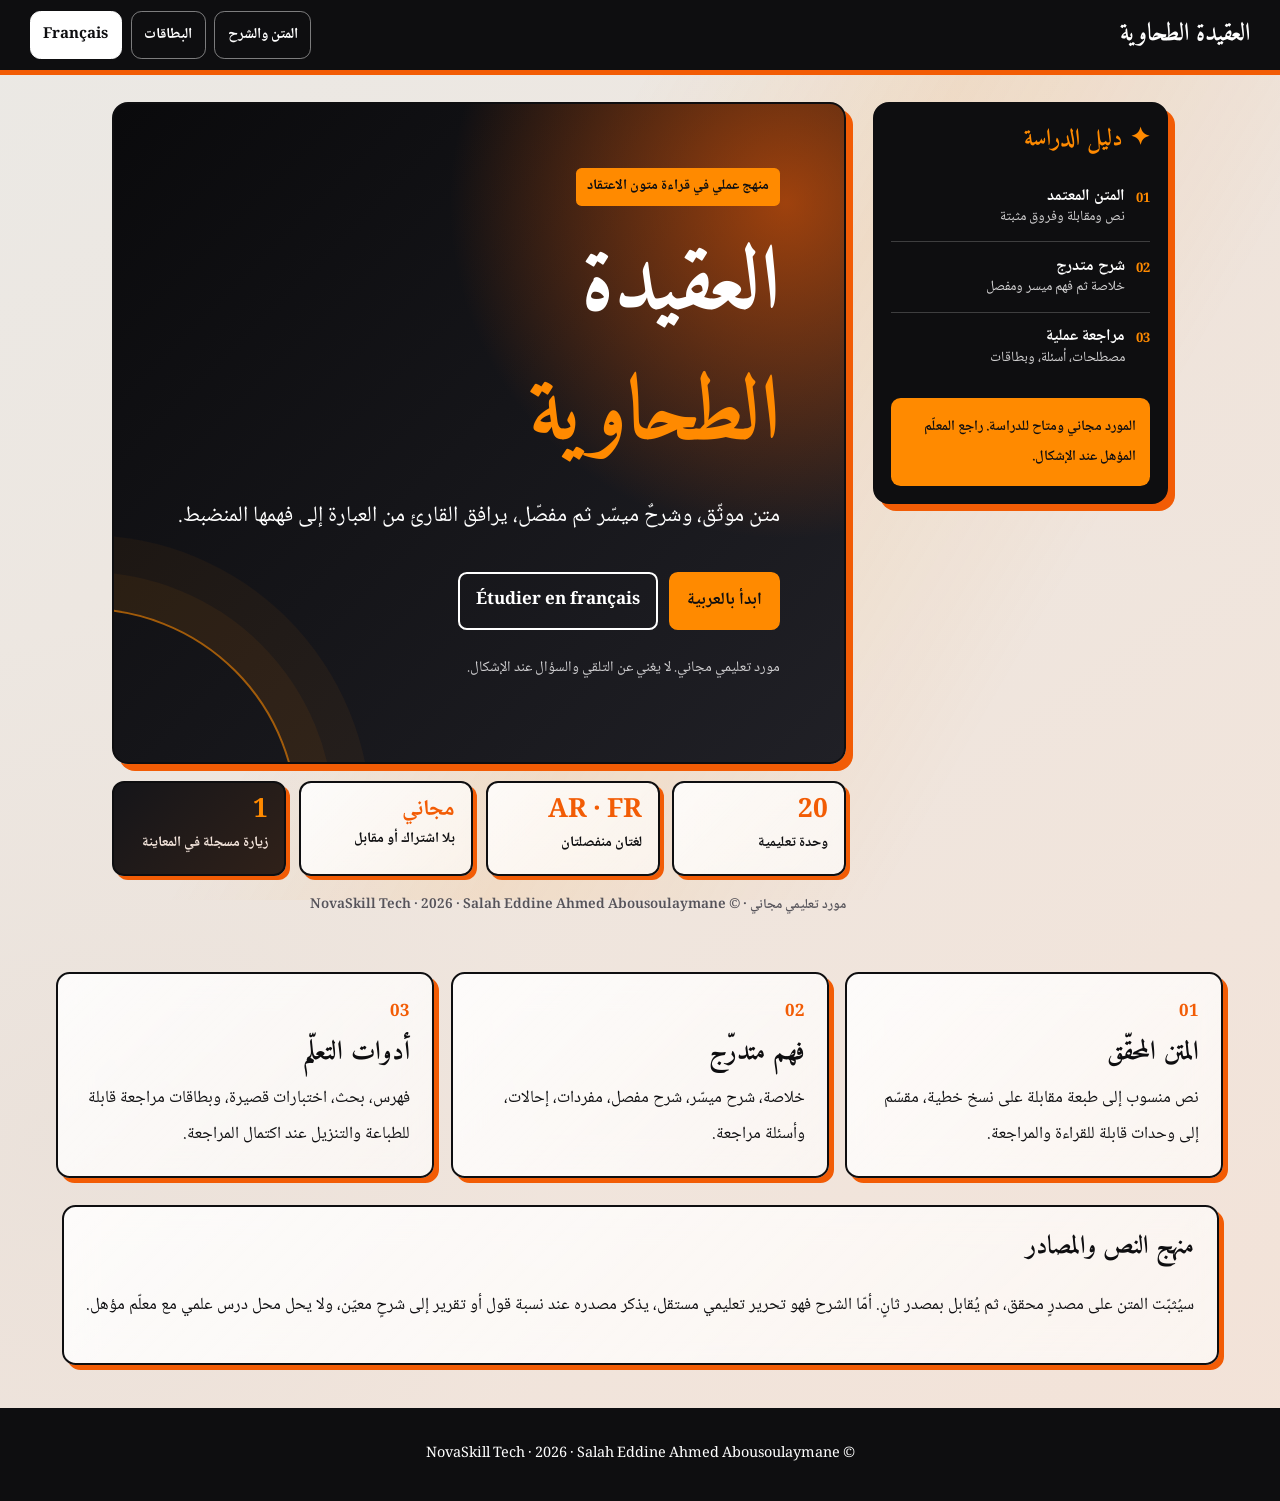
==== commit 97b54db9: "feat: add social sharing metadata and thumbnail" ====
--- a/index.html
+++ b/index.html
@@ -6,6 +6,20 @@
     <meta name="description" content="العقيدة الطحاوية: متن موثق، شرح عربي ميسّر ومفصل، مع نسخة فرنسية مستقلة وبطاقات واختبارات.">
     <title>العقيدة الطحاوية | قراءة وشرح</title>
     <link rel="stylesheet" href="assets/site.css">
+      <link rel="canonical" href="https://al-aqidah-at-tahawiyyah.vercel.app/">
+    <meta property="og:type" content="website">
+    <meta property="og:site_name" content="Al-ʿAqîda at-Tahâwiyya | NovaSkill Tech">
+    <meta property="og:locale" content="ar_AR">
+    <meta property="og:title" content="العقيدة الطحاوية | قراءة وشرح">
+    <meta property="og:description" content="العقيدة الطحاوية: متن موثق، شرح عربي ميسّر ومفصل، مع نسخة فرنسية مستقلة وبطاقات واختبارات.">
+    <meta property="og:url" content="https://al-aqidah-at-tahawiyyah.vercel.app/">
+    <meta property="og:image" content="https://al-aqidah-at-tahawiyyah.vercel.app/assets/og-aqidah.png">
+    <meta property="og:image:alt" content="العقيدة الطحاوية - مسار تعليمي">
+    <meta name="twitter:card" content="summary_large_image">
+    <meta name="twitter:title" content="العقيدة الطحاوية | قراءة وشرح">
+    <meta name="twitter:description" content="العقيدة الطحاوية: متن موثق، شرح عربي ميسّر ومفصل، مع نسخة فرنسية مستقلة وبطاقات واختبارات.">
+    <meta name="twitter:image" content="https://al-aqidah-at-tahawiyyah.vercel.app/assets/og-aqidah.png">
+    <meta name="twitter:image:alt" content="العقيدة الطحاوية - مسار تعليمي">
   </head>
   <body class="landing" data-page="landing">
     <header class="site-header landing-header"><a class="site-brand" href="./">العقيدة الطحاوية</a><nav class="site-nav"><a href="ar/">المتن والشرح</a><a href="ar/#cards">البطاقات</a><a class="locale-link" lang="fr" href="fr/">Français</a></nav></header>
--- a/assets/site.css
+++ b/assets/site.css
@@ -1,7 +1,7 @@
-@import url('https://fonts.googleapis.com/css2?family=Amiri:wght@400;700&family=IBM+Plex+Sans+Arabic:wght@400;500;600;700&family=Playfair+Display:wght@600;700&display=swap');
+@import url('https://fonts.googleapis.com/css2?family=Amiri:wght@400;700&family=Noto+Naskh+Arabic:wght@400;500;600;700&family=Playfair+Display:wght@600;700&family=Source+Serif+4:opsz,wght@8..60,400;8..60,500;8..60,600;8..60,700&display=swap');
 
-:root { --ink:#0e0e10; --ink-soft:#222226; --ink-muted:#55535a; --orange:#f25c05; --orange-bright:#ff8a00; --orange-pale:#fff0e5; --white:#fff; --off-white:#f7f6f3; --line:#dedbd5; --serif:'Amiri',serif; --sans:'IBM Plex Sans Arabic',sans-serif; }
-* { box-sizing:border-box; } html { scroll-behavior:smooth; } body { margin:0; color:var(--ink); background:var(--off-white); font-family:var(--sans); font-size:16px; line-height:1.8; } a { color:inherit; } h1,h2,h3 { font-family:var(--serif); line-height:1.2; }
+:root { --ink:#0e0e10; --ink-soft:#222226; --ink-muted:#55535a; --orange:#f25c05; --orange-bright:#ff8a00; --orange-pale:#fff0e5; --white:#fff; --off-white:#f7f6f3; --line:#dedbd5; --serif:'Amiri',serif; --arabic:'Noto Naskh Arabic',serif; --latin:'Source Serif 4',Georgia,serif; }
+* { box-sizing:border-box; } html { scroll-behavior:smooth; } body { margin:0; color:var(--ink); background:var(--off-white); font-family:var(--arabic); font-size:17px; line-height:2; } html[lang="fr"] body { font-family:var(--latin); line-height:1.75; } a { color:inherit; } h1,h2,h3 { font-family:var(--serif); line-height:1.45; } html[lang="fr"] h1,html[lang="fr"] h2,html[lang="fr"] h3 { font-family:'Playfair Display',var(--latin); }
 .site-header { position:sticky; top:0; z-index:10; display:flex; justify-content:space-between; align-items:center; gap:1rem; min-height:4.6rem; padding:.65rem max(1rem,calc((100% - 1220px)/2)); color:var(--white); background:var(--ink); border-bottom:5px solid var(--orange); }.site-brand { color:var(--white); font-family:var(--serif); font-size:1.55rem; font-weight:700; text-decoration:none; white-space:nowrap; }.site-nav { display:flex; gap:.55rem; align-items:center; font-size:.94rem; font-weight:700; }.site-nav a { padding:.48rem .78rem; border:1px solid rgba(255,255,255,.46); border-radius:.65rem; text-decoration:none; transition:background .18s ease,color .18s ease; }.site-nav a:hover { color:var(--ink); background:var(--orange-bright); border-color:var(--orange-bright); }.locale-link { color:var(--ink); background:var(--white); border-color:var(--white)!important; }
 .landing { min-height:100svh; background:var(--off-white); }.landing-header { position:relative; }.landing-shell { max-width:1220px; margin:0 auto; padding:1.65rem; display:grid; grid-template-columns:295px minmax(0,1fr); gap:1.65rem; }.landing-rail { align-self:start; padding:1rem; color:var(--white); background:var(--ink); border:2px solid var(--ink); border-radius:1rem; box-shadow:7px 7px 0 var(--orange); }.landing-rail h2 { margin:.1rem 0 1rem; color:var(--orange-bright); font-size:1.48rem; }.landing-rail h2::before { content:'✦ '; }.rail-item { display:flex; gap:.7rem; align-items:flex-start; padding:.85rem 0; border-top:1px solid rgba(255,255,255,.2); }.rail-item:first-of-type { border-top:0; }.rail-number { flex:0 0 auto; color:var(--orange-bright); font-size:.82rem; font-weight:700; }.rail-item strong { display:block; font-size:1rem; line-height:1.35; }.rail-item small { display:block; color:#d6d5d6; line-height:1.45; }.rail-note { margin:1rem 0 0; padding:.85rem; color:var(--ink); background:var(--orange-bright); border-radius:.6rem; font-size:.9rem; font-weight:600; line-height:1.55; }.landing-main { min-width:0; }
 .hero { position:relative; min-height:500px; overflow:hidden; padding:clamp(2rem,5vw,4.2rem); color:var(--white); background:radial-gradient(circle at 92% 15%,rgba(242,92,5,.62),transparent 21rem),linear-gradient(135deg,#0a0a0c,#202026); border:2px solid var(--ink); border-radius:1rem; box-shadow:7px 7px 0 var(--orange); }.hero::after { content:''; position:absolute; width:420px; height:420px; left:-240px; bottom:-270px; border:2px solid rgba(255,138,0,.6); border-radius:50%; box-shadow:0 0 0 36px rgba(255,138,0,.06),0 0 0 73px rgba(255,138,0,.05); pointer-events:none; }.hero > * { position:relative; z-index:1; }.eyebrow { width:max-content; max-width:100%; margin:0; padding:.28rem .7rem; color:var(--ink); background:var(--orange-bright); border-radius:.35rem; font-size:.9rem; font-weight:700; } h1 { max-width:700px; margin:1rem 0 .7rem; font-size:clamp(3rem,7vw,6.2rem); }.hero h1 em { display:block; color:var(--orange-bright); font-style:normal; }.hero-lead { max-width:680px; margin:0; font-size:clamp(1.08rem,2vw,1.38rem); line-height:1.7; }.hero-actions { display:flex; flex-wrap:wrap; gap:.7rem; margin-top:2rem; }.button { display:inline-flex; align-items:center; justify-content:center; min-height:3.1rem; padding:.65rem 1rem; border:2px solid var(--white); border-radius:.55rem; font-weight:700; text-decoration:none; transition:transform .18s ease,background .18s ease; }.button:hover { transform:translateY(-2px); }.primary { color:var(--ink); background:var(--orange-bright); border-color:var(--orange-bright); }.secondary { color:var(--white); background:transparent; }.note { margin-top:1.35rem; color:#d1d0d2; font-size:.92rem; }.landing-stats { display:grid; grid-template-columns:repeat(3,1fr); gap:.8rem; margin-top:1.1rem; }.landing-stat { padding:1rem; background:var(--white); border:2px solid var(--ink); border-radius:.75rem; box-shadow:4px 4px 0 var(--orange); }.landing-stat strong { display:block; color:var(--orange); font-size:1.65rem; line-height:1; }.landing-stat span { display:block; margin-top:.25rem; font-size:.9rem; font-weight:700; }.promise { max-width:1220px; padding:1.65rem; margin:0 auto; display:grid; grid-template-columns:repeat(3,1fr); gap:1rem; }.promise article,.source-note { padding:1.4rem; background:var(--white); border:2px solid var(--ink); border-radius:.85rem; box-shadow:5px 5px 0 var(--orange); }.promise span { color:var(--orange); font-weight:700; }.promise h2 { margin:.2rem 0 .6rem; font-size:1.65rem; }.promise p { margin:0; }.source-note { max-width:1185px; margin:0 auto 2.7rem; }.source-note h2 { margin-top:0; } footer { padding:2rem; color:var(--white); background:var(--ink); text-align:center; font-size:.9rem; }
@@ -11,11 +11,13 @@
 
 /* Surfaces bento en verre : le contraste reste volontairement élevé pour la lecture longue. */
 .landing { position:relative; overflow-x:hidden; background:linear-gradient(145deg,rgba(235,233,229,.95),rgba(246,226,214,.8)),radial-gradient(circle at 85% 8%,rgba(242,92,5,.22),transparent 29rem),radial-gradient(circle at 4% 76%,rgba(14,14,16,.15),transparent 32rem),#e7e4de; }
+.landing > main { display:grid; grid-template-columns:minmax(0,1fr); overflow:hidden; }.landing > main > .landing-shell,.landing > main > .promise,.landing > main > .source-note { grid-column:1; min-width:0; }
 .landing::before { content:''; position:fixed; z-index:-1; inset:0; pointer-events:none; background:linear-gradient(120deg,rgba(255,255,255,.02) 0 38%,rgba(255,138,0,.1) 56%,transparent 78%); }
 .landing-stats,.promise,.study-tools { position:relative; z-index:1; }.landing-stat,.promise article,.source-note,.lesson,.panel,.glossary-grid article { background:linear-gradient(135deg,rgba(255,255,255,.86),rgba(255,255,255,.62)); backdrop-filter:blur(16px) saturate(1.15); -webkit-backdrop-filter:blur(16px) saturate(1.15); }
 .study-page { background:radial-gradient(circle at 95% 2%,rgba(242,92,5,.18),transparent 24rem),linear-gradient(145deg,#fbfbfb,#f2f0ed); }.study-hero { position:relative; overflow:hidden; background:linear-gradient(120deg,rgba(10,10,12,.98),rgba(31,26,24,.95)),radial-gradient(circle at 82% 8%,rgba(242,92,5,.7),transparent 22rem); }.study-hero::after { content:''; position:absolute; width:520px; height:520px; left:-300px; bottom:-380px; border:2px solid rgba(255,138,0,.45); border-radius:50%; box-shadow:0 0 0 34px rgba(255,138,0,.06),0 0 0 70px rgba(255,138,0,.04); }.study-hero-inner { position:relative; z-index:1; }
 .source-block { margin-top:1rem; padding:.8rem 1rem; border:1px solid #ffc499; border-radius:.55rem; background:linear-gradient(135deg,rgba(255,240,229,.8),rgba(255,255,255,.7)); }.source-block p { margin:.15rem 0; }.commentary-reference a { color:#a93800; font-weight:700; text-decoration-thickness:1px; text-underline-offset:3px; }.commentary-reference a:hover { color:var(--ink); }
-.recall-card { position:relative; overflow:hidden; min-height:310px; isolation:isolate; background:radial-gradient(circle at 88% 8%,rgba(242,92,5,.72),transparent 11rem),linear-gradient(145deg,#0c0c0e,#222228); border-radius:1rem; box-shadow:7px 7px 0 var(--orange); }.recall-card::before { content:''; position:absolute; z-index:-1; inset:0; background:linear-gradient(112deg,transparent 0 60%,rgba(255,255,255,.06) 61% 66%,transparent 67%); }.recall-card:nth-child(3n+2),.recall-card:nth-child(3n) { background:radial-gradient(circle at 88% 8%,rgba(242,92,5,.72),transparent 11rem),linear-gradient(145deg,#0c0c0e,#222228); }.card-head { display:flex; align-items:center; justify-content:space-between; gap:.6rem; padding-bottom:.65rem; border-bottom:1px solid rgba(255,255,255,.24); }.card-head span { display:grid; place-items:center; width:2.1rem; height:2.1rem; color:var(--ink); background:var(--orange-bright); border-radius:.4rem; font-size:.82rem; font-weight:800; }.card-head p { margin:0; color:var(--orange-bright); font-size:.82rem; font-weight:700; }.recall-card h3 { margin:1rem 0 .75rem; color:var(--white); }.card-rule { flex:1; padding:.75rem; color:var(--ink); background:rgba(255,255,255,.96); border-right:4px solid var(--orange); border-radius:.45rem; line-height:1.62; }.card-terms { margin-top:.8rem; }.card-actions button { min-height:2.45rem; }.recall-card .term { background:rgba(255,255,255,.92); }
+.hero-lead,.note,.rail-item,.rail-note,.promise p,.source-note p,.panel p,.panel li,.source-block,.tools-intro,.references,.card-rule { font-family:var(--arabic); line-height:2.12; }.matn { font-family:var(--serif); line-height:2.18; letter-spacing:0; }.term { line-height:1.75; }
+.recall-card { position:relative; overflow:hidden; min-height:310px; isolation:isolate; background:radial-gradient(circle at 88% 8%,rgba(242,92,5,.72),transparent 11rem),linear-gradient(145deg,#0c0c0e,#222228); border-radius:1rem; box-shadow:7px 7px 0 var(--orange); }.recall-card::before { content:''; position:absolute; z-index:-1; inset:0; background:linear-gradient(112deg,transparent 0 60%,rgba(255,255,255,.06) 61% 66%,transparent 67%); }.recall-card:nth-child(3n+2),.recall-card:nth-child(3n) { background:radial-gradient(circle at 88% 8%,rgba(242,92,5,.72),transparent 11rem),linear-gradient(145deg,#0c0c0e,#222228); }.card-head { display:flex; align-items:center; justify-content:space-between; gap:.6rem; padding-bottom:.65rem; border-bottom:1px solid rgba(255,255,255,.24); }.card-head span { display:grid; place-items:center; width:2.1rem; height:2.1rem; color:var(--ink); background:var(--orange-bright); border-radius:.4rem; font-size:.82rem; font-weight:800; }.card-head p { margin:0; color:var(--orange-bright); font-size:.82rem; font-weight:700; }.recall-card h3 { margin:1rem 0 .75rem; color:var(--white); line-height:1.55; }.card-rule { flex:1; padding:.75rem; color:var(--ink); background:rgba(255,255,255,.96); border-right:4px solid var(--orange); border-radius:.45rem; line-height:2.12; }.card-terms { margin-top:.8rem; }.card-actions button { min-height:2.45rem; }.recall-card .term { background:rgba(255,255,255,.92); }
 html[dir="ltr"] .card-rule { border-right:0; border-left:4px solid var(--orange); }
 
 /* Relief 3D limité au pointeur : les surfaces restent fixes et lisibles au clavier et sur mobile. */
@@ -24,3 +26,56 @@
 .landing-stats { grid-template-columns:repeat(4,1fr); }.landing-credit { margin:1rem 0 0; color:var(--ink-muted); font-size:.85rem; font-weight:600; }.free-stat strong { font-size:1.4rem; }.visitor-stat { color:var(--white); background:linear-gradient(135deg,#151519,#302119)!important; border-color:var(--ink); }.visitor-stat strong { color:var(--orange-bright); }.visitor-stat span { color:#f3e4db; }
 @media (max-width:1050px) and (min-width:851px) { .landing-stats { grid-template-columns:repeat(2,1fr); } }
 @media (prefers-reduced-motion:reduce) { [data-tilt],[data-tilt][data-tilt-active="true"] { transform:none!important; transition:none!important; } }
+
+/* Cartes de révision : mêmes proportions et typographies que l'export image. */
+.cards-grid { grid-template-columns:repeat(2,minmax(0,1fr)); gap:1.35rem; align-items:stretch; }
+.recall-card,.recall-card:nth-child(3n+2),.recall-card:nth-child(3n) {
+  min-width:0; min-height:510px; padding:1.55rem;
+  color:var(--ink); background:#fdfbf8; border:1px solid #dcd5cd;
+  border-top:7px solid var(--orange); border-radius:1.1rem;
+  box-shadow:0 15px 38px rgba(28,20,15,.1),5px 5px 0 rgba(242,92,5,.8);
+}
+.recall-card::before { z-index:0; inset:auto -3rem -6rem auto; width:13rem; height:13rem; border:1px solid rgba(242,92,5,.09); border-radius:50%; background:none; }
+.recall-card > * { position:relative; z-index:1; }
+.card-head { border-bottom:1px solid #ded8d1; padding-bottom:.9rem; }
+.card-head span { width:2.7rem; height:2.7rem; color:#fff; background:#171719; border-radius:50%; font:700 .85rem/1 var(--latin); }
+.card-head p { color:#a7440a; font-size:.96rem; line-height:1.5; }
+.recall-card h3 { margin:1.1rem 0 1rem; color:#1d1b1b; font:700 clamp(1.6rem,2.5vw,2rem)/1.65 var(--arabic); }
+.card-rule { flex:1; padding:1.2rem 1.3rem; color:#282423; background:#fff; border:1px solid #e8e0d8; border-right:5px solid var(--orange); border-radius:.65rem; font:600 1.22rem/2 var(--arabic); }
+.card-terms { margin-top:1rem; gap:.45rem; }
+.recall-card .term { max-width:100%; padding:.3rem .65rem; color:#4b3325; background:#fff0e5; border:1px solid #f5ceae; border-radius:999px; font-size:.9rem; overflow-wrap:anywhere; }
+.card-actions { gap:.7rem; padding-top:.3rem; }
+.card-actions button { flex:1; min-width:0; min-height:2.7rem; color:#fff; background:#171719; border-color:#171719; border-radius:.5rem; font-size:.9rem; }
+.card-actions button:hover { color:#171719; background:var(--orange-bright); border-color:var(--orange-bright); }
+html[lang="fr"] .recall-card h3 { font:700 clamp(1.5rem,2.5vw,1.95rem)/1.3 'Playfair Display',var(--latin); }
+html[lang="fr"] .card-rule { border-right:1px solid #e8e0d8; border-left:5px solid var(--orange); font:400 1.13rem/1.65 var(--latin); }
+html[lang="fr"] .card-head p,html[lang="fr"] .recall-card .term,html[lang="fr"] .card-actions button { font-family:var(--latin); }
+@media(max-width:850px) { .cards-grid { grid-template-columns:1fr; } }
+@media(max-width:520px) { .recall-card { min-height:0; padding:1.1rem; }.card-actions { flex-wrap:wrap; }.card-actions button { flex-basis:100%; } }
+
+/* Sommaire latéral : un seul point d'accès, utilisable au clavier et sans réduire la zone de lecture. */
+.header-actions { display:flex; align-items:center; gap:.55rem; min-width:0; }.menu-toggle,.drawer-close { min-height:2.6rem; border:1px solid rgba(255,255,255,.58); border-radius:.55rem; color:var(--white); background:transparent; font:700 .94rem/1 var(--arabic); cursor:pointer; }.menu-toggle { display:inline-flex; align-items:center; justify-content:center; gap:.45rem; padding:.45rem .7rem; }.menu-toggle:hover,.menu-toggle[aria-expanded="true"] { color:var(--ink); background:var(--orange-bright); border-color:var(--orange-bright); }.study-grid { grid-template-columns:minmax(0,1fr); max-width:980px; }.study-drawer { position:fixed!important; z-index:40; inset:0 auto 0 0; width:min(23rem,calc(100vw - 1rem)); max-height:none; overflow-y:auto; overscroll-behavior:contain; border:0; border-radius:0; background:rgba(255,255,255,.98); box-shadow:8px 0 0 var(--orange),18px 0 42px rgba(0,0,0,.2); transform:translateX(-105%); transition:transform .26s cubic-bezier(.2,.8,.2,1); }.study-drawer[aria-hidden="false"] { transform:translateX(0); }.study-page[dir="rtl"] .study-drawer,.study-page [dir="rtl"] .study-drawer,[dir="rtl"] .study-drawer { inset:0 0 0 auto; box-shadow:-8px 0 0 var(--orange),-18px 0 42px rgba(0,0,0,.2); transform:translateX(105%); }.study-page[dir="rtl"] .study-drawer[aria-hidden="false"],[dir="rtl"] .study-drawer[aria-hidden="false"] { transform:translateX(0); }.drawer-heading { display:flex; align-items:center; justify-content:space-between; gap:.75rem; padding:.75rem 1rem; color:var(--white); background:var(--ink); }.drawer-heading h2 { margin:0; padding:0; font-size:1.45rem; }.drawer-close { width:2.5rem; padding:0; font-size:1.6rem; }.drawer-close:hover { color:var(--ink); background:var(--orange-bright); border-color:var(--orange-bright); }.drawer-rubrics { padding:.65rem 0; background:var(--orange-pale); border-bottom:1px solid #f4d3bb; }.drawer-rubrics a { min-height:2.7rem; display:flex; align-items:center; padding:.55rem 1rem; color:var(--ink); border:0; border-bottom:1px solid rgba(232,155,96,.28); font-size:1rem; }.drawer-rubrics a:last-child { border-bottom:0; }.drawer-rubrics a:hover { color:var(--white); background:var(--orange); }.drawer-lessons h3 { margin:.95rem 1rem .3rem; color:var(--orange); font-size:1.15rem; }.drawer-lessons .toc a,.drawer-lessons a { padding:.68rem 1rem; }.menu-backdrop { position:fixed; z-index:35; inset:0; pointer-events:none; opacity:0; background:rgba(0,0,0,.48); transition:opacity .2s ease; }.menu-open .menu-backdrop { pointer-events:auto; opacity:1; }.menu-toggle:focus-visible,.drawer-close:focus-visible,.drawer-rubrics a:focus-visible { outline:3px solid var(--orange-bright); outline-offset:2px; }
+
+@media (max-width:700px) { body { min-width:0; overflow-x:hidden; font-size:16px; }.site-header { gap:.55rem; padding-inline: .75rem; }.site-brand { max-width:53vw; overflow:hidden; text-overflow:ellipsis; font-size:clamp(1.08rem,4.7vw,1.3rem); }.header-actions { gap:.35rem; }.menu-toggle { min-width:2.65rem; padding:.45rem .58rem; }.site-nav { gap:.3rem; }.site-nav a { min-height:2.6rem; display:inline-flex; align-items:center; padding:.4rem .62rem; }.study-hero { padding:1.65rem 1rem; }.study-hero h1 { font-size:clamp(2.2rem,11vw,3.15rem); line-height:1.35; }.study-hero p:not(.eyebrow) { font-size:1rem; line-height:2; }.study-grid { padding:1rem .8rem 1.45rem; }.lesson { margin-bottom:1rem; padding:1.1rem 1rem; box-shadow:3px 3px 0 rgba(242,92,5,.9); }.lesson h2 { font-size:1.65rem; line-height:1.55; }.matn { padding:.9rem 1rem; font-size:1.23rem; line-height:2.25; overflow-wrap:anywhere; }.panel { padding:.85rem; }.panel h3 { font-size:1.16rem; }.quiz { margin-top:1.2rem; padding:1rem; box-shadow:3px 3px 0 var(--orange); }.quiz-option { min-height:3.1rem; padding:.75rem; line-height:1.65; }.study-tools { padding:0 .8rem 1.7rem; }.study-tools > h2 { font-size:1.75rem; line-height:1.55; }.glossary-grid article { padding:.9rem; }.study-drawer { width:min(21rem,calc(100vw - .75rem)); }.content-controls { gap:.55rem; }.search { min-height:3rem; }.progress { line-height:1.5; }.card-rule { font-size:1.12rem; line-height:2.05; }.recall-card h3 { font-size:1.6rem; } }
+@media (max-width:410px) { .menu-label { display:none; }.site-brand { max-width:58vw; }.site-nav a.locale-link { min-width:2.65rem; justify-content:center; padding-inline:.45rem; }.eyebrow { font-size:.78rem; }.study-hero h1 { font-size:2.15rem; }.drawer-rubrics a { min-height:2.9rem; } }
+@media (prefers-reduced-motion:reduce) { .study-drawer,.menu-backdrop { transition:none!important; } }
+html[lang="fr"] .menu-toggle { font-family:var(--latin); }
+
+/* Barre de défilement toujours repérable lorsque la liste de leçons dépasse l'écran. */
+.study-drawer { overflow-y:scroll; scrollbar-gutter:stable; scrollbar-width:thin; scrollbar-color:var(--orange) #25252a; }
+.study-drawer::-webkit-scrollbar { width:12px; }
+.study-drawer::-webkit-scrollbar-track { background:#25252a; }
+.study-drawer::-webkit-scrollbar-thumb { background:var(--orange); border:3px solid #25252a; border-radius:999px; }
+.study-drawer::-webkit-scrollbar-thumb:hover { background:var(--orange-bright); }
+
+/* Région indépendante : le défilement ne peut plus être capturé par la page derrière le tiroir. */
+.study-drawer { display:flex; flex-direction:column; overflow:hidden; }
+.drawer-scroll { flex:1 1 auto; min-height:0; overflow-y:auto; overscroll-behavior-y:contain; touch-action:pan-y; -webkit-overflow-scrolling:touch; scrollbar-gutter:stable; scrollbar-width:thin; scrollbar-color:var(--orange) #25252a; }
+.drawer-scroll::-webkit-scrollbar { width:12px; }.drawer-scroll::-webkit-scrollbar-track { background:#25252a; }.drawer-scroll::-webkit-scrollbar-thumb { background:var(--orange); border:3px solid #25252a; border-radius:999px; }.drawer-scroll::-webkit-scrollbar-thumb:hover { background:var(--orange-bright); }
+
+/* Le tiroir doit se limiter au viewport, y compris lorsque le navigateur mobile recalcule sa barre d'URL. */
+.study-drawer { height:100vh!important; height:100dvh!important; max-height:100vh!important; max-height:100dvh!important; bottom:auto!important; }
+.drawer-scroll { height:calc(100vh - 4.1rem); height:calc(100dvh - 4.1rem); }
+
+.page-surface { max-width:980px; margin:0 auto; padding:clamp(1.15rem,3vw,2.2rem); background:rgba(255,255,255,.86); border:2px solid var(--ink); border-radius:.9rem; box-shadow:6px 6px 0 var(--orange); }.page-surface h1 { margin-top:0; font-size:clamp(2rem,5vw,3.7rem); }.page-surface h2 { margin-top:1.5rem; font-size:1.7rem; }.page-surface p,.page-surface li { max-width:75ch; }.page-surface ul { padding-inline-start:1.3rem; }.standalone-tools { max-width:980px; margin:0 auto; padding:0; }.standalone-tools > h2:first-child { margin-top:0; }
+.quiz-list { display:grid; gap:1rem; }.quiz-question { padding:1.15rem; color:var(--ink); background:rgba(255,255,255,.92); border:2px solid var(--ink); border-radius:.75rem; box-shadow:4px 4px 0 var(--orange); }.quiz-question h3 { margin:.2rem 0 .8rem; font-size:1.38rem; }.quiz-question .quiz-option { color:var(--ink); background:#fff; border-color:var(--line); }.quiz-question .quiz-option:hover { color:var(--ink); background:var(--orange-pale); border-color:var(--orange); }.quiz-question .quiz-option[data-state="correct"] { color:#fff; background:#33754e; border-color:#33754e; }.quiz-question .quiz-option[data-state="wrong"] { color:#fff; background:#9c332c; border-color:#9c332c; }.quiz-question .quiz-feedback { color:#a7440a; }
